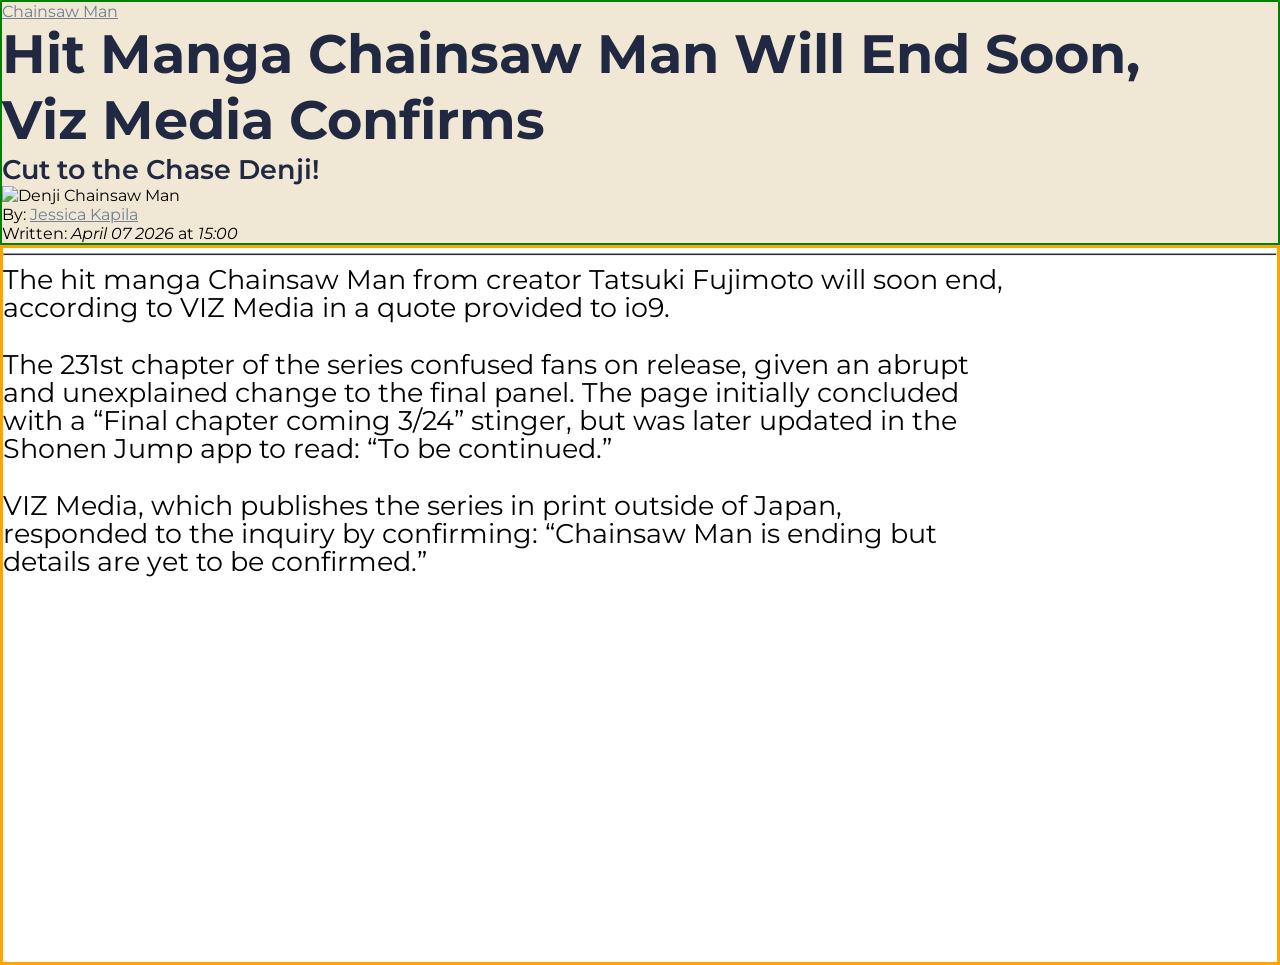
==== index.html @ 8d8cde3f "first commit" ====
<!DOCTYPE html>
<html lang="en">
<head>
    <meta charset="UTF-8">
    <meta name="viewport" content="width=device-width, initial-scale=1.0">
    <title>Chainsaw Man Manga Coming to An Emd!</title>

    <link rel="stylesheet" href="styles.css">

    <link rel="preconnect" href="https://fonts.googleapis.com">
    <link rel="preconnect" href="https://fonts.gstatic.com" crossorigin>
    <link href="https://fonts.googleapis.com/css2?family=Montserrat:ital,wght@0,100..900;1,100..900&family=Nunito:ital,wght@0,200..1000;1,200..1000&family=Oswald:wght@200..700&family=Playwrite+DK+Uloopet+Guides&family=Raleway:ital,wght@0,100..900;1,100..900&family=Ubuntu:ital,wght@0,300;0,400;0,500;0,700;1,300;1,400;1,500;1,700&display=swap" rel="stylesheet">

    <link rel="preconnect" href="https://fonts.googleapis.com">
    <link rel="preconnect" href="https://fonts.gstatic.com" crossorigin>
    <link href="https://fonts.googleapis.com/css2?family=Google+Sans:ital,opsz,wght@0,17..18,400..700;1,17..18,400..700&family=Montserrat:ital,wght@0,100..900;1,100..900&family=Nunito:ital,wght@0,200..1000;1,200..1000&family=Oswald:wght@200..700&family=Playwrite+DK+Uloopet+Guides&family=Raleway:ital,wght@0,100..900;1,100..900&family=Ubuntu:ital,wght@0,300;0,400;0,500;0,700;1,300;1,400;1,500;1,700&display=swap" rel="stylesheet">

</head>

<body>
    <header>
        <div class="container-one">
            <div>
                <a>Chainsaw Man</a>
                <h1>Hit Manga Chainsaw Man Will End Soon, <br>Viz Media Confirms</h1>
                <p class="slogan-one">Cut to the Chase Denji!</p>
                <img src="https://sm.ign.com/t/ign_za/news/h/hit-manga-/hit-manga-chainsaw-man-will-end-soon-viz-media-confirms_hhq9.1280.jpg" alt="Denji Chainsaw Man">
                <p>By: <a>Jessica Kapila</a></p>
                <p>Written: <i>April 07 2026</i> at <i>15:00</i></p>
            </div>
        </div>
    </header>

    <main>
        <div class="container-two">
            <div>

                <section>
                    <article>
                        <hr class="line-divider">

                        <p>
                            The hit manga Chainsaw Man from creator Tatsuki Fujimoto will soon end, 
                            <br>
                            according to VIZ Media in a quote provided to io9.
                        </p>

                        <p>
                            The 231st chapter of the series confused fans on release, given an abrupt <br>
                            and unexplained change to the final panel. The page initially concluded <br> 
                            with a “Final chapter coming 3/24” stinger, but was later updated in the <br>
                            Shonen Jump app to read: “To be continued.”
                        </p>

                        <p>
                        VIZ Media, which publishes the series in print outside of Japan, <br>
                        responded to the inquiry by confirming: “Chainsaw Man is ending but <br>
                        details are yet to be confirmed.” 
                        </p>
                        </article>
                </section>
            </div>
        </div>
    </main>
</body>

</html>
---- styles.css ----
* {
    padding: 0;
    margin: 0;
    box-sizing: border-box;
}

body {
    font-family: "Montserrat", "Google San", cursive;
    /* background-color: #212842; */
}

.container-one {
    border: 2px solid green;
    max-width: 100vw;
    max-height: 100vw;
    background-color: #F0E7D5;
}

.container-one h1 {
    color: #212842;
    font-size: 6vmin;
}

.slogan-one {
    color: #212842;
    font-size: 3vmin;
    font-weight: 600;
}

.container-one a {
    color: #708090;
    text-decoration: underline;
    font: 500;
}

.container-one a:hover {
    color: #212842;
}


.container-one img {
    width: 90vw;
    max-height: 70vh;
}

.container-two {
    border: 3px solid orange;
    height: 80vh;
    max-width: 100vw;
}

section article {
    /* font: 1.125rem; */
    font-size: 3vmin;
    line-height: 28px;
}

section article p {
    margin-bottom: 1.8rem;
}

.line-divider {
    margin-top: 5px;
    margin-bottom: 10px;
    height: 3px;
    background-color: #212842;
}
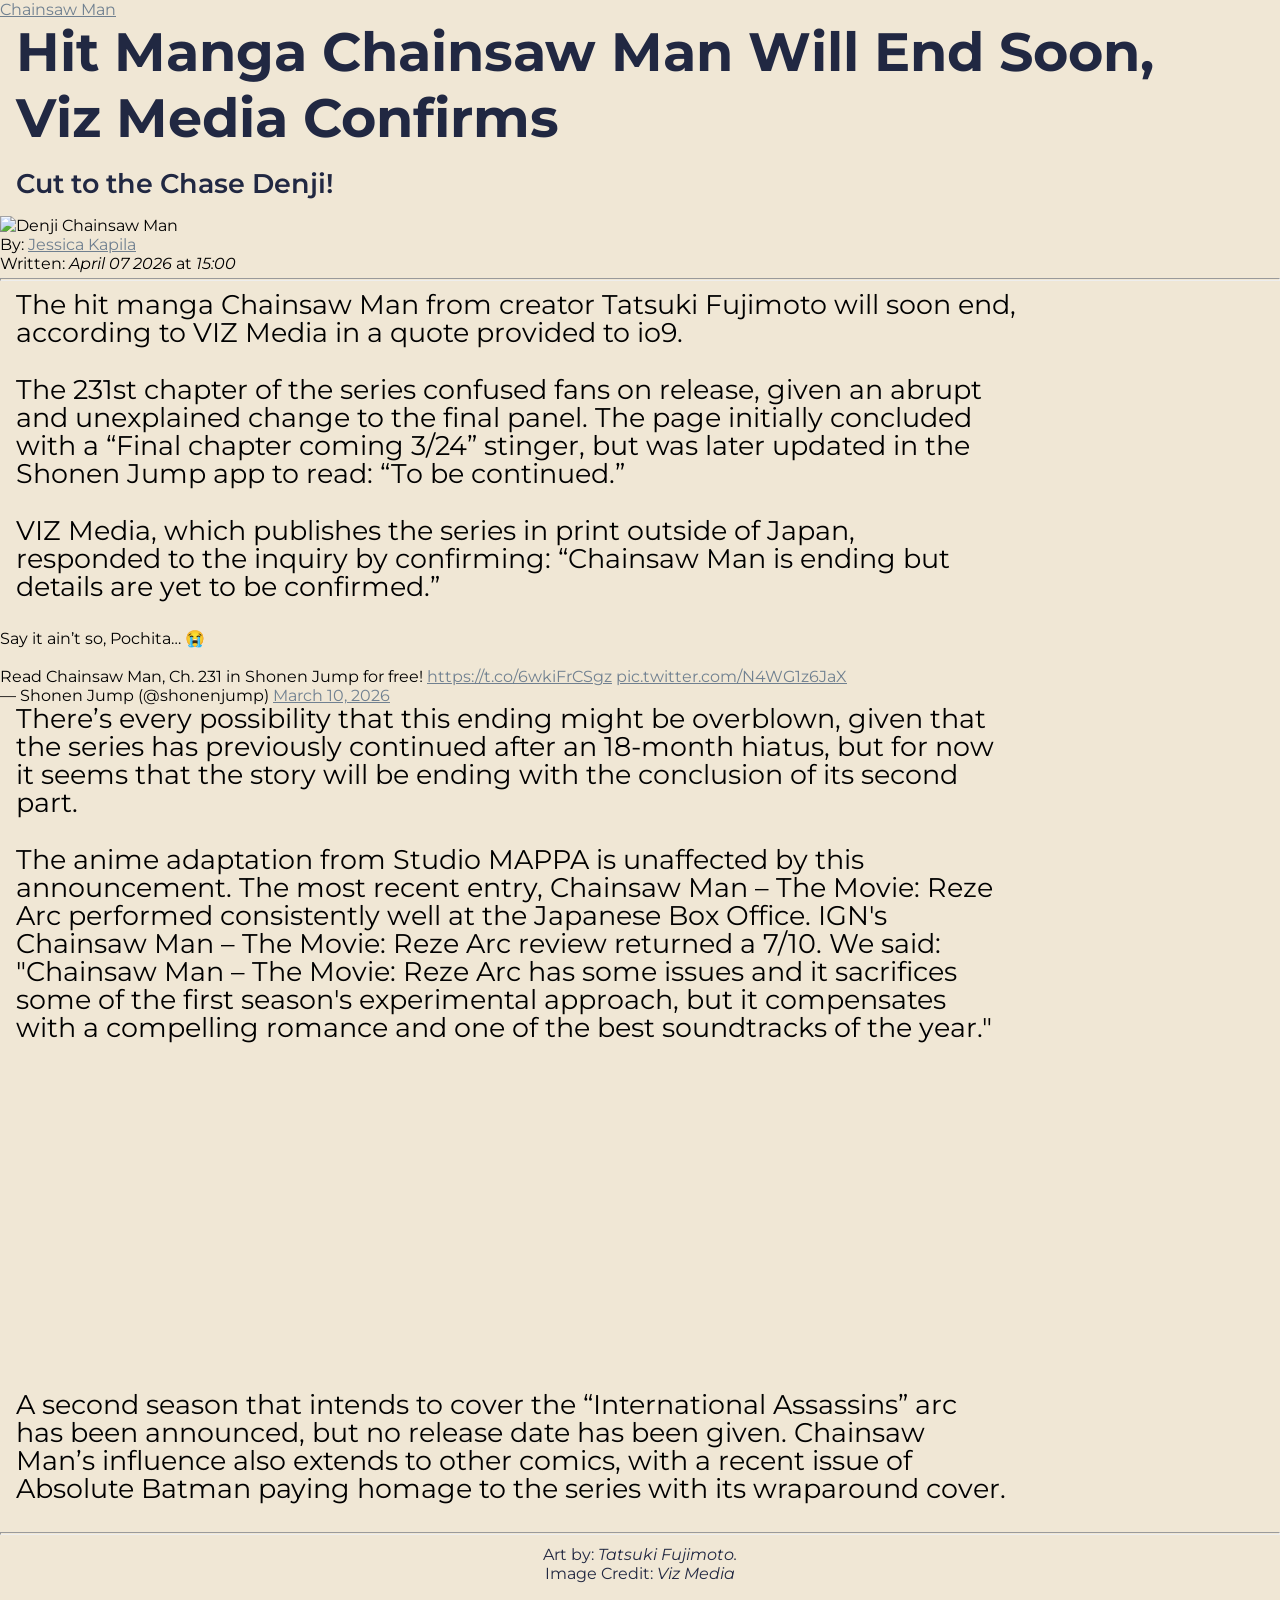
==== commit 00de0f9c: "Second Commits" ====
--- a/index.html
+++ b/index.html
@@ -21,11 +21,11 @@
     <header>
         <div class="container-one">
             <div>
-                <a>Chainsaw Man</a>
+                <a href="https://www.viz.com/shonenjump/chapters/chainsaw-man">Chainsaw Man</a>
                 <h1>Hit Manga Chainsaw Man Will End Soon, <br>Viz Media Confirms</h1>
                 <p class="slogan-one">Cut to the Chase Denji!</p>
                 <img src="https://sm.ign.com/t/ign_za/news/h/hit-manga-/hit-manga-chainsaw-man-will-end-soon-viz-media-confirms_hhq9.1280.jpg" alt="Denji Chainsaw Man">
-                <p>By: <a>Jessica Kapila</a></p>
+                <p>By: <a href="https://www.instagram.com/theechalantdreadhead/" target="_blank">Jessica Kapila</a></p>
                 <p>Written: <i>April 07 2026</i> at <i>15:00</i></p>
             </div>
         </div>
@@ -34,10 +34,10 @@
     <main>
         <div class="container-two">
             <div>
-
                 <section>
                     <article>
-                        <hr class="line-divider">
+
+                        <hr>
 
                         <p>
                             The hit manga Chainsaw Man from creator Tatsuki Fujimoto will soon end, 
@@ -59,9 +59,54 @@
                         </p>
                         </article>
                 </section>
+
+                <section>
+
+                    <blockquote class="twitter-tweet"><p lang="en" dir="ltr">Say it ain’t so, Pochita… 😭<br><br>Read Chainsaw Man, Ch. 231 in Shonen Jump for free! <a href="https://t.co/6wkiFrCSgz">https://t.co/6wkiFrCSgz</a> <a href="https://t.co/N4WG1z6JaX">pic.twitter.com/N4WG1z6JaX</a></p>&mdash; Shonen Jump (@shonenjump) <a href="https://twitter.com/shonenjump/status/2031385907631100298?ref_src=twsrc%5Etfw">March 10, 2026</a></blockquote> <script async src="https://platform.twitter.com/widgets.js" charset="utf-8"></script>
+
+                    <article>
+                        <p>
+                            There’s every possibility that this ending might be overblown, given that <br>
+                            the series has previously continued after an 18-month hiatus, but for now <br> 
+                            it seems that the story will be ending with the conclusion of its second <br> part.
+                        </p>
+
+                        <p>
+                            The anime adaptation from Studio MAPPA is unaffected by this <br> 
+                            announcement. The most recent entry, Chainsaw Man – The Movie: Reze <br> 
+                            Arc performed consistently well at the Japanese Box Office. IGN's <br> 
+                            Chainsaw Man – The Movie: Reze Arc review returned a 7/10. We said: <br>
+                            "Chainsaw Man – The Movie: Reze Arc has some issues and it sacrifices <br> 
+                            some of the first season's experimental approach, but it compensates <br>
+                            with a compelling romance and one of the best soundtracks of the year."
+                        </p>
+
+                        <iframe width="560" height="315" src="https://www.youtube.com/embed/tAzAhDNdehs?si=wA64pk3XnhD8e755" 
+                    title="YouTube video player" frameborder="0" allow="accelerometer; autoplay; clipboard-write; encrypted-media; gyroscope; picture-in-picture; web-share" 
+                    referrerpolicy="strict-origin-when-cross-origin" allowfullscreen>
+                    </iframe>
+
+                    <p>
+                        A second season that intends to cover the “International Assassins” arc <br>
+                        has been announced, but no release date has been given. Chainsaw <br>
+                        Man’s influence also extends to other comics, with a recent issue of <br>
+                        Absolute Batman paying homage to the series with its wraparound cover.
+                    </p>
+
+                    </article>
+
+                    <hr>
+
+                    <p class="credits">Art by: <i>Tatsuki Fujimoto.</i></p>
+                    <p class="credits">Image Credit: <i>Viz Media</i></p>
+                    <p class="info-secret"><a href="https://www.instagram.com/theechalantdreadhead/" target="_blank">Jessica</a> is ShapeShifter, and will turn back into a pumpkin at midnight.</p>
+
+                </section>
             </div>
         </div>
     </main>
+
+
 </body>
 
 </html>
--- a/styles.css
+++ b/styles.css
@@ -6,11 +6,11 @@
 
 body {
     font-family: "Montserrat", "Google San", cursive;
-    /* background-color: #212842; */
+    background-color: #F0E7D5;
 }
 
 .container-one {
-    border: 2px solid green;
+    /* border: 2px solid green; */
     max-width: 100vw;
     max-height: 100vw;
     background-color: #F0E7D5;
@@ -19,12 +19,20 @@
 .container-one h1 {
     color: #212842;
     font-size: 6vmin;
+    margin-bottom: 1rem;
+    margin-left: 1rem;
+}
+
+.manga-one {
+    margin-top: 1rem;
 }
 
 .slogan-one {
     color: #212842;
     font-size: 3vmin;
     font-weight: 600;
+    margin-bottom: 1rem;
+    margin-left: 1rem;
 }
 
 .container-one a {
@@ -37,31 +45,52 @@
     color: #212842;
 }
 
-
 .container-one img {
-    width: 90vw;
+    width: 98vw;
     max-height: 70vh;
 }
 
 .container-two {
-    border: 3px solid orange;
-    height: 80vh;
+    /* border: 3px solid orange; */
     max-width: 100vw;
+    background-color: #F0E7D5;
+
 }
 
 section article {
-    /* font: 1.125rem; */
     font-size: 3vmin;
     line-height: 28px;
 }
 
 section article p {
     margin-bottom: 1.8rem;
+    margin-left: 1rem;
 }
 
-.line-divider {
+hr {
     margin-top: 5px;
     margin-bottom: 10px;
     height: 3px;
-    background-color: #212842;
+    background-color: #F0E7D5;
 }
+
+.info-secret {
+    text-align: center;
+    color: #212842;
+    margin-top: 1.125rem;
+}
+
+.credits {
+    text-align: center;
+    color: #212842;
+}
+
+.container-two a {
+    color: #708090;
+    text-decoration: underline;
+    font: 500;
+}
+
+.container-two a:hover {
+    color: #212842;
+}
